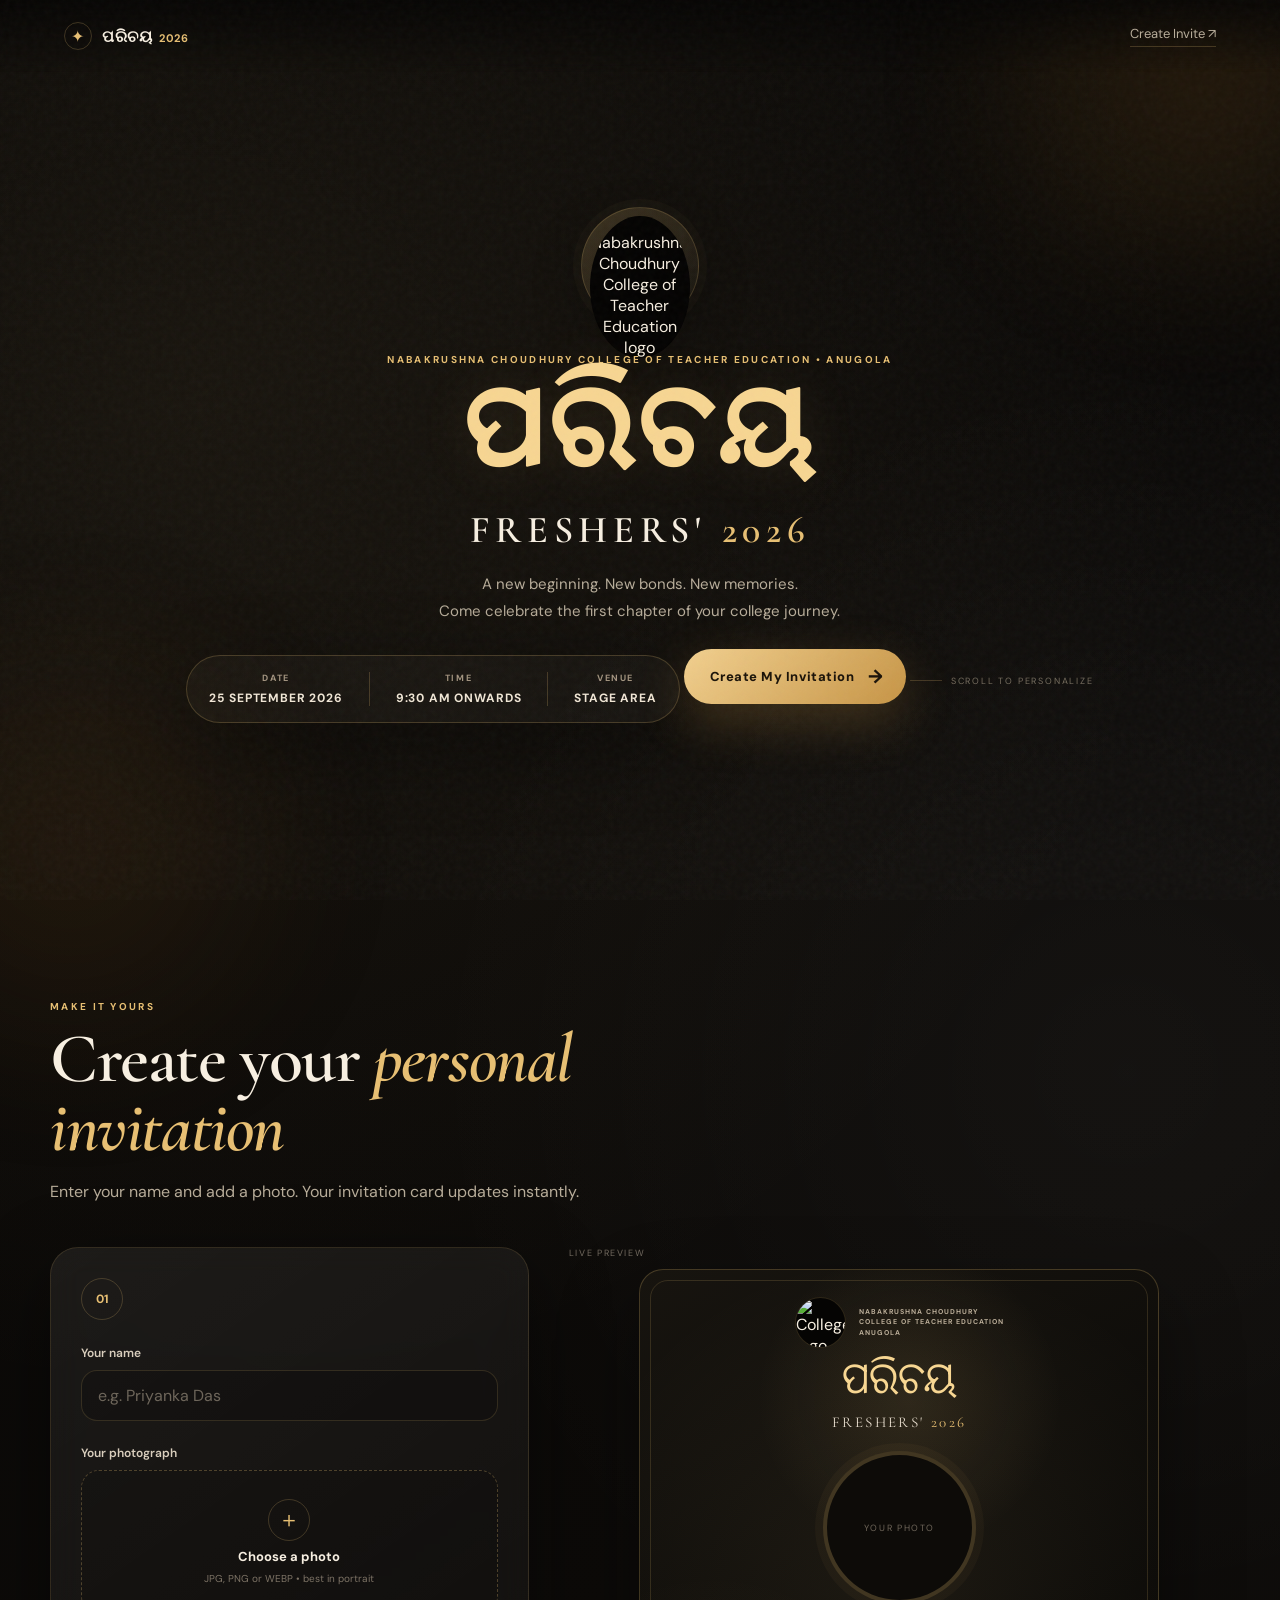
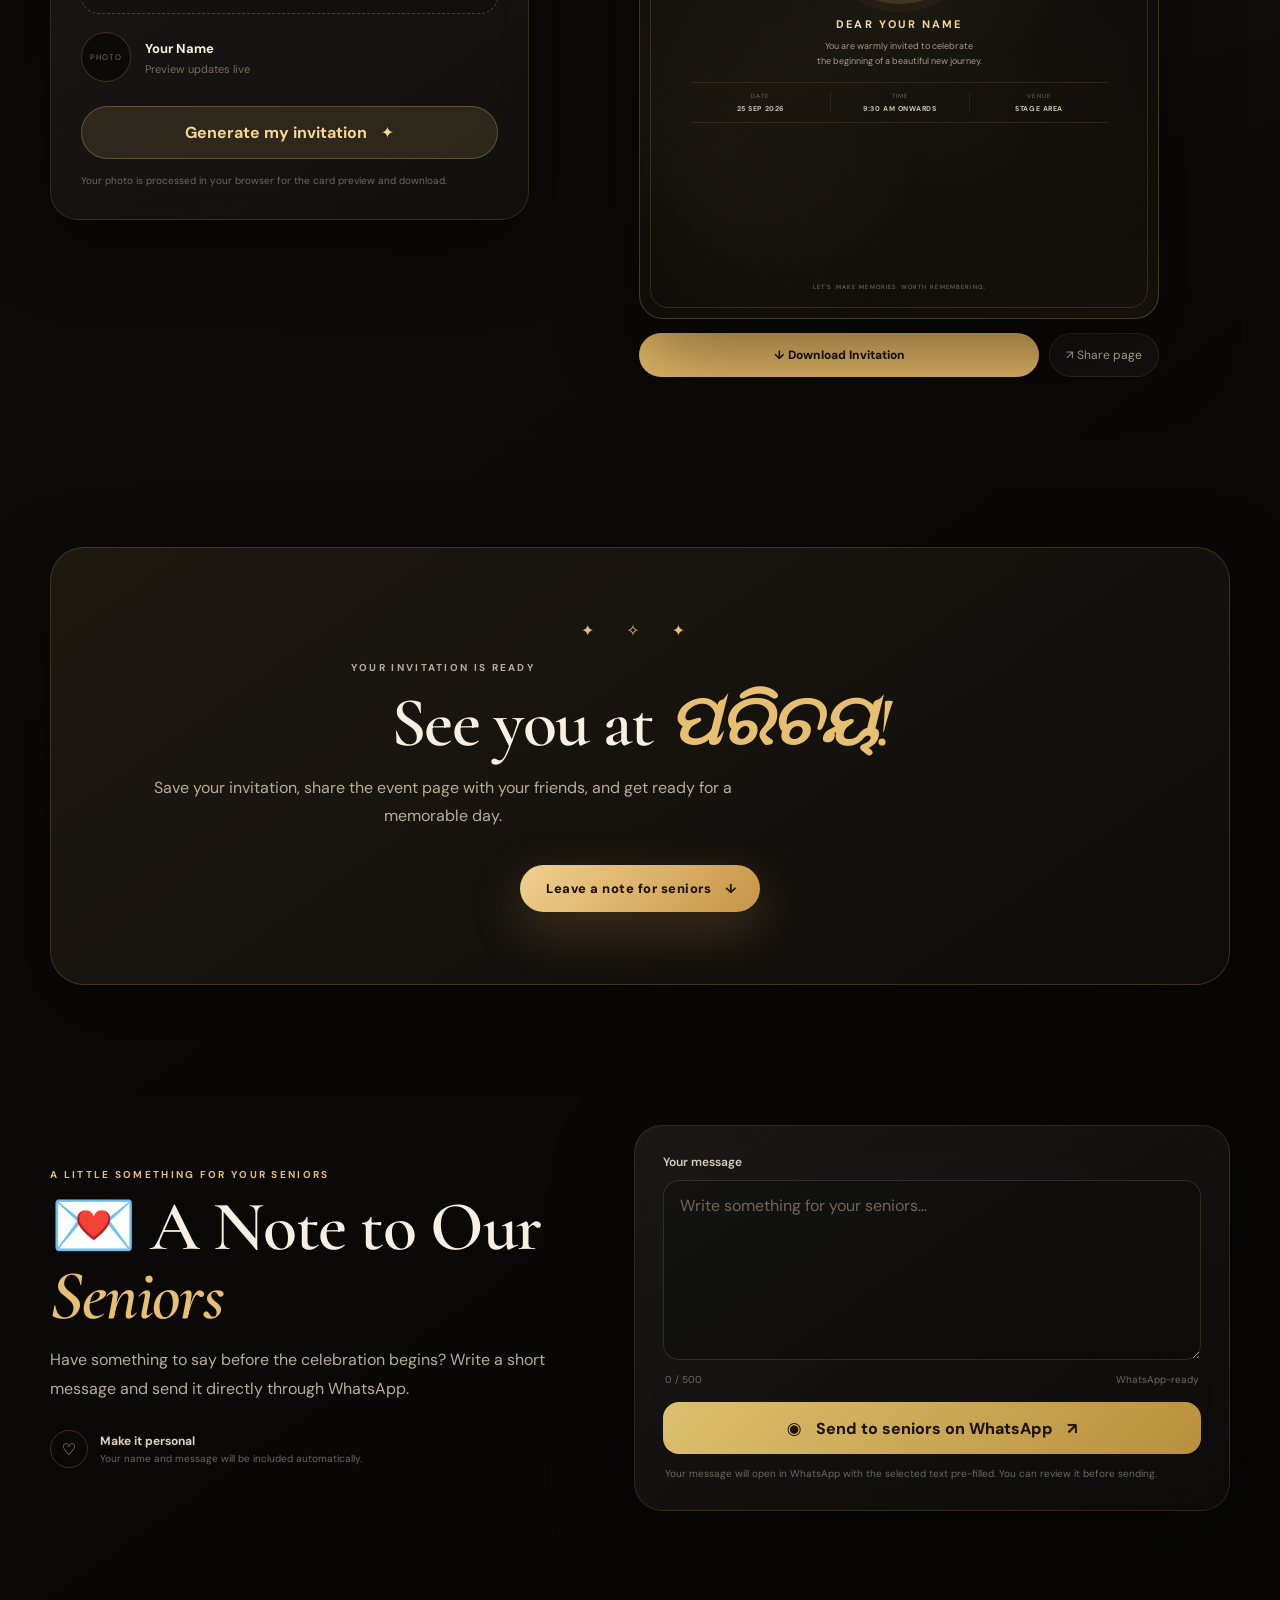
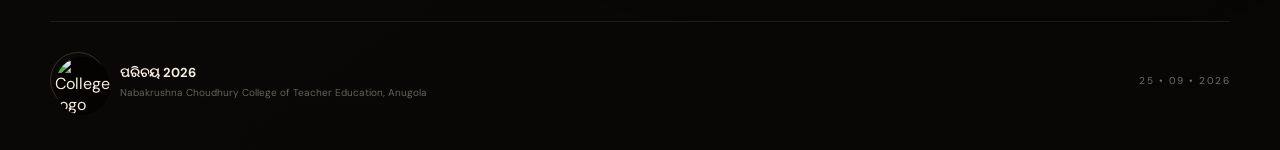
==== index.html @ 86b76772 "Add files via upload" ====
<!DOCTYPE html>
<html lang="en">
<head>
  <meta charset="UTF-8" />
  <meta name="viewport" content="width=device-width, initial-scale=1.0, viewport-fit=cover" />
  <meta name="theme-color" content="#0a0907" />
  <meta name="description" content="Parichaya 2026 — Freshers celebration at Nabakrushna Choudhury College of Teacher Education, Anugola." />
  <title>ପରିଚୟ 2026 | Freshers' 2026</title>

  <!-- Elegant display fonts -->
  <link rel="preconnect" href="https://fonts.googleapis.com">
  <link rel="preconnect" href="https://fonts.gstatic.com" crossorigin>
  <link href="https://fonts.googleapis.com/css2?family=Cormorant+Garamond:wght@500;600;700&family=DM+Sans:wght@400;500;600;700&family=Noto+Serif+Oriya:wght@500;600;700&display=swap" rel="stylesheet">

  <!-- Used only in the browser to export the invitation card as PNG -->
  <script src="https://cdn.jsdelivr.net/npm/html2canvas@1.4.1/dist/html2canvas.min.js"></script>

  <link rel="stylesheet" href="style.css" />
</head>
<body>
  <div class="bg-orb orb-1"></div>
  <div class="bg-orb orb-2"></div>
  <div class="grain"></div>

  <header class="topbar">
    <a class="brand" href="#top" aria-label="Parichaya 2026 home">
      <span class="brand-mark">✦</span>
      <span>ପରିଚୟ <small>2026</small></span>
    </a>
    <a class="topbar-link" href="#create">Create Invite <span>↗</span></a>
  </header>

  <main id="top">
    <!-- HERO -->
    <section class="hero section">
      <div class="hero-inner">
        <div class="logo-shell reveal">
          <img src="assets/college-logo.png" alt="Nabakrushna Choudhury College of Teacher Education logo" />
        </div>

        <p class="eyebrow reveal delay-1">NABAKRUSHNA CHOUDHURY COLLEGE OF TEACHER EDUCATION • ANUGOLA</p>

        <h1 class="hero-title reveal delay-2">
          <span class="odia-title">ପରିଚୟ</span>
          <span class="hero-year">FRESHERS' <em>2026</em></span>
        </h1>

        <p class="hero-copy reveal delay-3">
          A new beginning. New bonds. New memories.
          <br />
          Come celebrate the first chapter of your college journey.
        </p>

        <div class="event-meta reveal delay-4">
          <div>
            <span>DATE</span>
            <strong>25 SEPTEMBER 2026</strong>
          </div>
          <div class="meta-divider"></div>
          <div>
            <span>TIME</span>
            <strong>9:30 AM ONWARDS</strong>
          </div>
          <div class="meta-divider"></div>
          <div>
            <span>VENUE</span>
            <strong>STAGE AREA</strong>
          </div>
        </div>

        <a class="primary-btn reveal delay-5" href="#create">
          <span>Create My Invitation</span>
          <span class="btn-arrow">→</span>
        </a>

        <div class="scroll-hint">
          <span class="line"></span>
          <span>SCROLL TO PERSONALIZE</span>
        </div>
      </div>
    </section>

    <!-- CREATE -->
    <section id="create" class="section create-section">
      <div class="section-heading reveal">
        <p class="eyebrow">MAKE IT YOURS</p>
        <h2>Create your <span>personal invitation</span></h2>
        <p>Enter your name and add a photo. Your invitation card updates instantly.</p>
      </div>

      <div class="creator-grid">
        <div class="glass-card form-card reveal">
          <div class="step-badge">01</div>

          <label for="studentName">Your name</label>
          <input id="studentName" class="text-input" type="text" maxlength="36"
                 placeholder="e.g. Priyanka Das" autocomplete="name" />

          <label for="photoInput">Your photograph</label>
          <label class="upload-box" for="photoInput">
            <input id="photoInput" type="file" accept="image/*" />
            <span class="upload-icon">＋</span>
            <strong>Choose a photo</strong>
            <small>JPG, PNG or WEBP • best in portrait</small>
          </label>

          <div class="mini-preview-row">
            <div class="mini-avatar" id="miniAvatar">
              <span>PHOTO</span>
            </div>
            <div>
              <strong id="miniName">Your Name</strong>
              <p>Preview updates live</p>
            </div>
          </div>

          <button id="generateBtn" class="secondary-btn" type="button">
            <span>Generate my invitation</span>
            <span>✦</span>
          </button>

          <p class="privacy-note">Your photo is processed in your browser for the card preview and download.</p>
        </div>

        <!-- Live preview -->
        <div class="preview-wrap reveal delay-1">
          <div class="preview-label">LIVE PREVIEW</div>
          <div id="invitationCard" class="invitation-card">
            <div class="card-glow"></div>
            <div class="card-border"></div>

            <div class="card-header">
              <img src="assets/college-logo.png" alt="College logo" class="card-logo" />
              <div class="card-college">
                <div>NABAKRUSHNA CHOUDHURY</div>
                <div>COLLEGE OF TEACHER EDUCATION</div>
                <div>ANUGOLA</div>
              </div>
            </div>

            <div class="card-event">
              <div class="card-odia">ପରିଚୟ</div>
              <div class="card-freshers">FRESHERS' <span>2026</span></div>
            </div>

            <div class="card-photo-frame">
              <img id="cardPhoto" src="" alt="Student photo" />
              <div id="photoPlaceholder" class="photo-placeholder">YOUR PHOTO</div>
            </div>

            <div class="card-greeting">DEAR <span id="cardName">YOUR NAME</span></div>

            <p class="card-invite-copy">
              You are warmly invited to celebrate<br />
              the beginning of a beautiful new journey.
            </p>

            <div class="card-details">
              <div><span>DATE</span><strong>25 SEP 2026</strong></div>
              <div><span>TIME</span><strong>9:30 AM ONWARDS</strong></div>
              <div><span>VENUE</span><strong>STAGE AREA</strong></div>
            </div>

            <div class="card-footer">
              <span>LET'S MAKE MEMORIES WORTH REMEMBERING.</span>
            </div>
          </div>

          <div class="preview-actions">
            <button id="downloadBtn" class="download-btn" type="button">↓ Download Invitation</button>
            <button id="shareBtn" class="ghost-btn" type="button">↗ Share page</button>
          </div>
        </div>
      </div>
    </section>

    <!-- READY -->
    <section class="section ready-section">
      <div class="ready-card reveal">
        <div class="ready-sparkles">✦ ✧ ✦</div>
        <p class="eyebrow">YOUR INVITATION IS READY</p>
        <h2>See you at <span>ପରିଚୟ!</span></h2>
        <p>Save your invitation, share the event page with your friends, and get ready for a memorable day.</p>
        <a class="primary-btn compact" href="#note">
          <span>Leave a note for seniors</span>
          <span>↓</span>
        </a>
      </div>
    </section>

    <!-- MESSAGE TO SENIORS -->
    <section id="note" class="section note-section">
      <div class="note-grid">
        <div class="note-intro reveal">
          <p class="eyebrow">A LITTLE SOMETHING FOR YOUR SENIORS</p>
          <h2>💌 A Note to Our <span>Seniors</span></h2>
          <p>
            Have something to say before the celebration begins?
            Write a short message and send it directly through WhatsApp.
          </p>

          <div class="note-hint">
            <span>♡</span>
            <div>
              <strong>Make it personal</strong>
              <small>Your name and message will be included automatically.</small>
            </div>
          </div>
        </div>

        <div class="glass-card message-card reveal delay-1">
          <label for="seniorMessage">Your message</label>
          <textarea id="seniorMessage" maxlength="500"
            placeholder="Write something for your seniors…"></textarea>

          <div class="message-bottom">
            <span id="charCount">0 / 500</span>
            <span>WhatsApp-ready</span>
          </div>

          <button id="sendWhatsAppBtn" class="whatsapp-btn" type="button">
            <span class="wa-icon">◉</span>
            <span>Send to seniors on WhatsApp</span>
            <span>↗</span>
          </button>

          <p class="wa-note">
            Your message will open in WhatsApp with the selected text pre-filled.
            You can review it before sending.
          </p>
        </div>
      </div>
    </section>

    <!-- FOOTER -->
    <footer class="footer">
      <div class="footer-logo">
        <img src="assets/college-logo.png" alt="College logo" />
      </div>
      <div>
        <strong>ପରିଚୟ 2026</strong>
        <p>Nabakrushna Choudhury College of Teacher Education, Anugola</p>
      </div>
      <div class="footer-right">25 • 09 • 2026</div>
    </footer>
  </main>

  <!-- Toast -->
  <div id="toast" class="toast" role="status" aria-live="polite"></div>

  <!-- Confetti canvas -->
  <canvas id="confettiCanvas" class="confetti-canvas"></canvas>

  <script src="script.js"></script>
</body>
</html>
---- style.css ----
:root {
  --bg: #080706;
  --bg-2: #11100d;
  --gold: #e7bf73;
  --gold-bright: #f7d692;
  --cream: #f7efe1;
  --muted: #b8ad9a;
  --line: rgba(231, 191, 115, 0.22);
  --glass: rgba(255, 255, 255, 0.055);
  --glass-strong: rgba(255, 255, 255, 0.08);
  --shadow: 0 25px 80px rgba(0, 0, 0, 0.44);
  --radius: 28px;
}

* { box-sizing: border-box; }

html { scroll-behavior: smooth; }

body {
  margin: 0;
  background:
    radial-gradient(circle at 15% 12%, rgba(231, 191, 115, 0.07), transparent 32%),
    radial-gradient(circle at 88% 32%, rgba(255, 255, 255, 0.035), transparent 28%),
    linear-gradient(145deg, var(--bg), #0d0b09 48%, #070605);
  color: var(--cream);
  font-family: "DM Sans", system-ui, sans-serif;
  overflow-x: hidden;
}

a { color: inherit; text-decoration: none; }

button, input, textarea { font: inherit; }

button { cursor: pointer; }

::selection {
  background: rgba(231, 191, 115, 0.26);
  color: #fff7e9;
}

.grain {
  position: fixed;
  inset: 0;
  pointer-events: none;
  opacity: 0.06;
  z-index: 50;
  background-image: url("data:image/svg+xml,%3Csvg viewBox='0 0 180 180' xmlns='http://www.w3.org/2000/svg'%3E%3Cfilter id='n'%3E%3CfeTurbulence type='fractalNoise' baseFrequency='.85' numOctaves='4' stitchTiles='stitch'/%3E%3C/filter%3E%3Crect width='100%25' height='100%25' filter='url(%23n)' opacity='.6'/%3E%3C/svg%3E");
}

.bg-orb {
  position: fixed;
  width: 340px;
  height: 340px;
  border-radius: 50%;
  filter: blur(90px);
  opacity: 0.16;
  pointer-events: none;
  z-index: -1;
}
.orb-1 { top: -100px; right: -90px; background: #a56e20; }
.orb-2 { bottom: -120px; left: -100px; background: #6c4116; }

.topbar {
  position: fixed;
  z-index: 40;
  top: 0;
  left: 0;
  width: 100%;
  display: flex;
  align-items: center;
  justify-content: space-between;
  padding: 22px clamp(20px, 5vw, 72px);
  background: linear-gradient(to bottom, rgba(6,5,4,0.85), rgba(6,5,4,0));
  backdrop-filter: blur(4px);
}

.brand {
  display: inline-flex;
  align-items: center;
  gap: 10px;
  font-size: 16px;
  font-weight: 700;
  letter-spacing: 0.04em;
}
.brand small {
  color: var(--gold);
  font-size: 11px;
  margin-left: 2px;
}
.brand-mark {
  display: grid;
  place-items: center;
  width: 28px;
  height: 28px;
  border: 1px solid var(--line);
  border-radius: 50%;
  color: var(--gold);
}
.topbar-link {
  font-size: 13px;
  color: var(--muted);
  border-bottom: 1px solid var(--line);
  padding-bottom: 4px;
}

.section {
  width: min(1180px, calc(100% - 36px));
  margin: 0 auto;
}

.hero {
  min-height: 100vh;
  display: grid;
  place-items: center;
  padding-top: 110px;
  padding-bottom: 50px;
}
.hero-inner { text-align: center; }

.logo-shell {
  width: 118px;
  height: 118px;
  margin: 0 auto 28px;
  border-radius: 50%;
  padding: 8px;
  background: linear-gradient(145deg, rgba(231,191,115,0.20), rgba(255,255,255,0.02));
  border: 1px solid rgba(231,191,115,0.18);
  box-shadow: 0 0 0 8px rgba(231,191,115,0.025), 0 20px 50px rgba(0,0,0,0.3);
}
.logo-shell img {
  width: 100%;
  height: 100%;
  border-radius: 50%;
  object-fit: contain;
  background: #040302;
}

.eyebrow {
  margin: 0;
  color: var(--gold);
  font-size: 10px;
  letter-spacing: 0.23em;
  font-weight: 700;
  text-transform: uppercase;
}

.hero-title { margin: 18px 0 18px; }
.odia-title {
  display: block;
  font-family: "Noto Serif Oriya", serif;
  font-size: clamp(56px, 10vw, 118px);
  line-height: 0.98;
  letter-spacing: 0.02em;
  color: var(--gold-bright);
  text-shadow: 0 0 55px rgba(231,191,115,0.12);
}
.hero-year {
  display: block;
  margin-top: 8px;
  font-family: "Cormorant Garamond", Georgia, serif;
  font-size: clamp(20px, 3.2vw, 38px);
  font-weight: 600;
  letter-spacing: 0.15em;
  color: var(--cream);
}
.hero-year em {
  color: var(--gold);
  font-style: normal;
}

.hero-copy {
  max-width: 700px;
  margin: 0 auto;
  color: var(--muted);
  font-size: 15px;
  line-height: 1.8;
}

.event-meta {
  display: inline-flex;
  align-items: stretch;
  justify-content: center;
  gap: 26px;
  margin: 30px auto;
  padding: 16px 22px;
  border: 1px solid var(--line);
  border-radius: 999px;
  background: rgba(255,255,255,0.025);
  box-shadow: var(--shadow);
}
.event-meta > div:not(.meta-divider) {
  display: flex;
  flex-direction: column;
  gap: 6px;
}
.event-meta span {
  color: #a49580;
  font-size: 9px;
  letter-spacing: 0.18em;
  font-weight: 700;
}
.event-meta strong {
  font-size: 12px;
  color: #f1e7d6;
  letter-spacing: 0.07em;
}
.meta-divider {
  width: 1px;
  background: var(--line);
}

.primary-btn,
.secondary-btn,
.download-btn,
.ghost-btn,
.whatsapp-btn {
  border: 0;
  border-radius: 999px;
  display: inline-flex;
  align-items: center;
  justify-content: center;
  gap: 14px;
  transition: transform .2s ease, box-shadow .2s ease, background .2s ease;
}
.primary-btn {
  padding: 15px 22px 15px 26px;
  color: #1a1208;
  background: linear-gradient(135deg, #f2d08f, #c69445);
  box-shadow: 0 18px 50px rgba(198,148,69,0.25);
  font-size: 13px;
  font-weight: 800;
  letter-spacing: 0.04em;
}
.primary-btn:hover,
.secondary-btn:hover,
.download-btn:hover,
.whatsapp-btn:hover {
  transform: translateY(-2px);
  box-shadow: 0 18px 55px rgba(198,148,69,0.2);
}
.primary-btn.compact { margin-top: 18px; }

.btn-arrow { font-size: 19px; }

.scroll-hint {
  margin-top: 36px;
  color: #756c5e;
  display: inline-flex;
  align-items: center;
  gap: 9px;
  font-size: 9px;
  letter-spacing: .2em;
}
.scroll-hint .line {
  width: 32px;
  height: 1px;
  background: var(--line);
}

.create-section { padding: 100px 0; }

.section-heading { max-width: 700px; margin-bottom: 40px; }
.section-heading h2,
.note-intro h2,
.ready-card h2 {
  margin: 12px 0;
  font-family: "Cormorant Garamond", serif;
  font-size: clamp(44px, 6vw, 70px);
  line-height: .98;
  font-weight: 600;
  letter-spacing: -.02em;
}
.section-heading h2 span,
.note-intro h2 span,
.ready-card h2 span {
  color: var(--gold);
  font-style: italic;
}
.section-heading > p:last-child,
.note-intro > p:not(.eyebrow),
.ready-card > p {
  color: var(--muted);
  line-height: 1.8;
  max-width: 640px;
}

.creator-grid {
  display: grid;
  grid-template-columns: .84fr 1.16fr;
  gap: 40px;
  align-items: start;
}

.glass-card {
  border: 1px solid rgba(231,191,115,0.14);
  background: linear-gradient(145deg, rgba(255,255,255,0.065), rgba(255,255,255,0.025));
  backdrop-filter: blur(16px);
  border-radius: var(--radius);
  box-shadow: var(--shadow);
}

.form-card {
  position: sticky;
  top: 90px;
  padding: 30px;
}

.step-badge {
  width: 42px;
  height: 42px;
  display: grid;
  place-items: center;
  border: 1px solid var(--line);
  color: var(--gold);
  border-radius: 50%;
  font-size: 12px;
  font-weight: 700;
  margin-bottom: 25px;
}
.form-card label:not(.upload-box) {
  display: block;
  margin: 0 0 9px;
  color: #d9cebd;
  font-size: 12px;
  font-weight: 600;
}
.text-input,
.message-card textarea {
  width: 100%;
  border: 1px solid rgba(231,191,115,0.16);
  background: rgba(0,0,0,0.18);
  color: var(--cream);
  outline: none;
  border-radius: 16px;
  padding: 14px 16px;
  transition: border .2s ease, box-shadow .2s ease;
}
.text-input:focus,
.message-card textarea:focus {
  border-color: rgba(231,191,115,0.48);
  box-shadow: 0 0 0 4px rgba(231,191,115,0.055);
}
.text-input { margin-bottom: 24px; }
.text-input::placeholder,
.message-card textarea::placeholder { color: #6e665b; }

.upload-box {
  min-height: 144px;
  border: 1px dashed rgba(231,191,115,0.28);
  background: rgba(0,0,0,0.12);
  border-radius: 18px;
  display: flex;
  flex-direction: column;
  align-items: center;
  justify-content: center;
  gap: 7px;
  text-align: center;
  padding: 16px;
  transition: border .2s ease, background .2s ease;
}
.upload-box:hover {
  border-color: rgba(231,191,115,0.6);
  background: rgba(231,191,115,0.04);
}
.upload-box input { display: none; }
.upload-icon {
  width: 42px;
  height: 42px;
  display: grid;
  place-items: center;
  border-radius: 50%;
  border: 1px solid var(--line);
  color: var(--gold);
  font-size: 22px;
}
.upload-box strong { font-size: 13px; }
.upload-box small { color: #7e7466; font-size: 10px; }

.mini-preview-row {
  display: flex;
  align-items: center;
  gap: 14px;
  margin: 18px 0 24px;
}
.mini-avatar {
  width: 50px;
  height: 50px;
  border-radius: 50%;
  border: 1px solid var(--line);
  overflow: hidden;
  flex: 0 0 auto;
  display: grid;
  place-items: center;
  font-size: 8px;
  letter-spacing: .12em;
  color: #766d61;
  background: #0b0a08;
}
.mini-avatar img { width:100%;height:100%;object-fit:cover; }
.mini-preview-row strong { font-size: 13px; }
.mini-preview-row p { margin: 4px 0 0; color: #756d62; font-size: 11px; }

.secondary-btn {
  width: 100%;
  padding: 15px 18px;
  background: rgba(231,191,115,0.12);
  border: 1px solid rgba(231,191,115,0.28);
  color: var(--gold-bright);
  font-weight: 700;
}
.privacy-note {
  margin: 14px 0 0;
  color: #6f675c;
  font-size: 10px;
  line-height: 1.6;
}

.preview-wrap {
  min-width: 0;
  display: flex;
  flex-direction: column;
  align-items: center;
}
.preview-label {
  align-self: flex-start;
  color: #736b60;
  font-size: 9px;
  letter-spacing: .18em;
  margin-bottom: 10px;
}

.invitation-card {
  position: relative;
  width: min(100%, 520px);
  aspect-ratio: 4 / 5;
  border-radius: 24px;
  overflow: hidden;
  background:
    radial-gradient(circle at 52% 20%, rgba(231,191,115,0.11), transparent 26%),
    radial-gradient(circle at 14% 78%, rgba(231,191,115,0.05), transparent 30%),
    linear-gradient(155deg, #17140f, #0a0907 62%, #15110b);
  border: 1px solid rgba(231,191,115,0.24);
  box-shadow: 0 35px 80px rgba(0,0,0,0.46);
  padding: 27px;
  display: flex;
  flex-direction: column;
  align-items: center;
}
.card-glow {
  position:absolute;
  inset: -30%;
  background: radial-gradient(circle, rgba(247,214,146,0.07), transparent 52%);
  pointer-events:none;
}
.card-border {
  position:absolute;
  inset: 10px;
  border: 1px solid rgba(231,191,115,0.16);
  border-radius: 18px;
  pointer-events:none;
}
.card-header {
  position: relative;
  z-index: 1;
  width: 100%;
  display: flex;
  align-items: center;
  justify-content: center;
  gap: 13px;
  text-align: left;
}
.card-logo {
  width: 51px;
  height: 51px;
  border-radius: 50%;
  object-fit: contain;
  background: #050403;
  border: 1px solid rgba(231,191,115,.18);
  flex: 0 0 auto;
}
.card-college {
  font-size: 7px;
  line-height: 1.5;
  letter-spacing: .14em;
  color: #bbae99;
  font-weight: 700;
}
.card-event {
  position: relative;
  z-index:1;
  text-align:center;
  margin-top: 14px;
}
.card-odia {
  font-family: "Noto Serif Oriya", serif;
  font-size: clamp(25px, 4.1vw, 43px);
  color: var(--gold-bright);
  line-height: 1.05;
}
.card-freshers {
  margin-top: 6px;
  font-family: "Cormorant Garamond", serif;
  font-size: 15px;
  color: #e6dccd;
  letter-spacing: .16em;
}
.card-freshers span { color: var(--gold); }

.card-photo-frame {
  position: relative;
  z-index: 1;
  width: 33%;
  max-width: 160px;
  aspect-ratio: 1;
  border-radius: 50%;
  margin: 20px 0 13px;
  border: 4px solid rgba(231,191,115,0.24);
  box-shadow: 0 0 0 8px rgba(231,191,115,0.035);
  overflow: hidden;
  background: #0d0b08;
}
.card-photo-frame img {
  display:none;
  width:100%;
  height:100%;
  object-fit:cover;
}
.photo-placeholder {
  width:100%;
  height:100%;
  display:grid;
  place-items:center;
  color:#70675b;
  font-size:9px;
  letter-spacing:.18em;
}

.card-greeting {
  position: relative;
  z-index:1;
  color:#e8ddcc;
  font-size:11px;
  letter-spacing:.19em;
  font-weight:700;
  text-align:center;
}
.card-greeting span { color: var(--gold-bright); }

.card-invite-copy {
  position: relative;
  z-index:1;
  margin: 8px 0 12px;
  color: #a59a8a;
  font-size: 9px;
  line-height: 1.6;
  text-align: center;
}

.card-details {
  position: relative;
  z-index:1;
  width: 90%;
  display:grid;
  grid-template-columns: repeat(3,1fr);
  border-top:1px solid rgba(231,191,115,0.12);
  border-bottom:1px solid rgba(231,191,115,0.12);
  padding: 9px 0;
  margin-top: 2px;
}
.card-details div {
  display:flex;
  flex-direction:column;
  align-items:center;
  gap:4px;
}
.card-details div + div { border-left:1px solid rgba(231,191,115,0.09); }
.card-details span {
  font-size: 6px;
  letter-spacing: .18em;
  color: #71695d;
}
.card-details strong {
  font-size: 7px;
  letter-spacing:.08em;
  color:#d2c6b5;
}
.card-footer {
  position: relative;
  z-index:1;
  margin-top: auto;
  padding-top: 11px;
  color:#807769;
  font-size: 6px;
  letter-spacing:.19em;
  text-align:center;
}

.preview-actions {
  width: min(100%, 520px);
  display:flex;
  gap:10px;
  margin-top: 14px;
}
.download-btn {
  flex:1;
  padding:13px 16px;
  background: #e3b866;
  color:#1c1309;
  font-size:12px;
  font-weight:800;
}
.ghost-btn {
  padding:13px 16px;
  background: rgba(255,255,255,0.04);
  color:#c5b9a7;
  border:1px solid rgba(255,255,255,0.09);
  font-size:12px;
}

.ready-section { padding: 70px 0 110px; }
.ready-card {
  border: 1px solid rgba(231,191,115,0.18);
  background: linear-gradient(145deg, rgba(231,191,115,0.08), rgba(255,255,255,0.025));
  border-radius: 34px;
  padding: clamp(32px, 7vw, 72px);
  text-align:center;
  box-shadow: var(--shadow);
}
.ready-sparkles { color: var(--gold); letter-spacing: 14px; margin-bottom: 18px; }

.note-section { padding: 30px 0 110px; }
.note-grid {
  display:grid;
  grid-template-columns: .95fr 1.05fr;
  gap: 44px;
  align-items:center;
}
.note-intro { padding-right: 30px; }

.note-hint {
  display:flex;
  align-items:center;
  gap:12px;
  margin-top:26px;
  color:#aaa08f;
}
.note-hint > span {
  width:38px;height:38px;border:1px solid var(--line);border-radius:50%;
  display:grid;place-items:center;color:var(--gold);
}
.note-hint strong { display:block;font-size:12px;color:#ddd2c0; }
.note-hint small { display:block;color:#6e665a;font-size:10px;margin-top:3px; }

.message-card { padding: 28px; }
.message-card label {
  display:block;
  margin-bottom:10px;
  font-size:12px;
  font-weight:600;
  color:#d9cebd;
}
.message-card textarea {
  min-height: 180px;
  resize: vertical;
}
.message-bottom {
  display:flex;
  justify-content:space-between;
  margin:8px 2px 16px;
  color:#6f675b;
  font-size:10px;
}
.whatsapp-btn {
  width:100%;
  padding:15px 18px;
  background: linear-gradient(135deg, #dcc06f, #b98f3d);
  color:#1b140a;
  font-weight:800;
  border-radius:16px;
}
.wa-icon { font-size:17px; }
.wa-note { margin:12px 2px 0; color:#6f675b; font-size:10px; line-height:1.6; }

.footer {
  width: min(1180px, calc(100% - 36px));
  margin: 0 auto;
  padding: 30px 0 42px;
  border-top: 1px solid rgba(231,191,115,0.11);
  display:grid;
  grid-template-columns: 56px 1fr auto;
  gap:14px;
  align-items:center;
}
.footer-logo {
  width:56px;height:56px;border-radius:50%;padding:4px;
  border:1px solid var(--line);
}
.footer-logo img {width:100%;height:100%;object-fit:contain;border-radius:50%;background:#040302;}
.footer strong { font-size:13px; }
.footer p { margin:3px 0 0; color:#696156; font-size:10px; line-height:1.5; }
.footer-right { color:#766d60;font-size:10px;letter-spacing:.15em; }

.toast {
  position: fixed;
  left: 50%;
  bottom: 24px;
  transform: translate(-50%, 20px);
  z-index: 70;
  padding: 12px 16px;
  border: 1px solid rgba(231,191,115,.22);
  border-radius: 999px;
  background: rgba(20,17,13,.92);
  color: #f2e7d5;
  box-shadow: 0 20px 40px rgba(0,0,0,.35);
  opacity:0;
  pointer-events:none;
  transition: .25s ease;
  font-size:11px;
}
.toast.show { opacity:1; transform: translate(-50%, 0); }

.confetti-canvas {
  position: fixed;
  inset: 0;
  width:100%;
  height:100%;
  z-index: 60;
  pointer-events:none;
}

.reveal {
  animation: rise .9s cubic-bezier(.2,.75,.3,1) both;
}
.delay-1 { animation-delay: .1s; }
.delay-2 { animation-delay: .18s; }
.delay-3 { animation-delay: .28s; }
.delay-4 { animation-delay: .38s; }
.delay-5 { animation-delay: .48s; }

@keyframes rise {
  from { opacity:0; transform:translateY(14px); }
  to { opacity:1; transform:translateY(0); }
}

@media (max-width: 980px) {
  .creator-grid, .note-grid {
    grid-template-columns: 1fr;
  }
  .form-card { position: relative; top:auto; }
  .note-intro { padding-right:0; }
  .preview-wrap { order: -1; }
}

@media (max-width: 720px) {
  .topbar { padding: 16px 18px; }
  .topbar-link { display:none; }

  .hero { padding-top: 92px; }
  .logo-shell { width: 92px; height: 92px; margin-bottom: 20px; }
  .eyebrow { font-size: 8px; letter-spacing: .16em; }

  .event-meta {
    width: 100%;
    border-radius: 22px;
    display:grid;
    grid-template-columns:1fr 1px 1fr;
    grid-template-areas:
      "a d b"
      "c d c";
    gap: 10px 14px;
  }
  .event-meta > div:nth-child(1) { grid-area:a; }
  .event-meta > div:nth-child(2) { grid-area:d; }
  .event-meta > div:nth-child(3) { grid-area:b; }
  .event-meta > div:nth-child(4) { grid-area:c; }
  .event-meta > div:last-child strong { text-align:center; }

  .create-section, .note-section { padding-top: 80px; }
  .form-card, .message-card { padding: 22px; }

  .invitation-card {
    width:100%;
    padding: 22px;
    border-radius:20px;
  }
  .card-photo-frame { width: 34%; }
  .card-details { width:100%; }
  .card-college { font-size:6px; }
  .preview-actions { flex-direction:column; }

  .footer {
    grid-template-columns: 46px 1fr;
  }
  .footer-logo { width:46px;height:46px; }
  .footer-right { grid-column: 2; }
}

@media (max-width: 430px) {
  .section { width: min(100% - 24px, 1180px); }
  .event-meta { gap: 8px 9px; padding: 13px 12px; }
  .event-meta strong { font-size:10px; }
  .invitation-card { padding:18px; }
  .card-photo-frame { margin:14px 0 11px; }
  .card-invite-copy { font-size:8px; }
  .card-details strong { font-size:6px; }
}
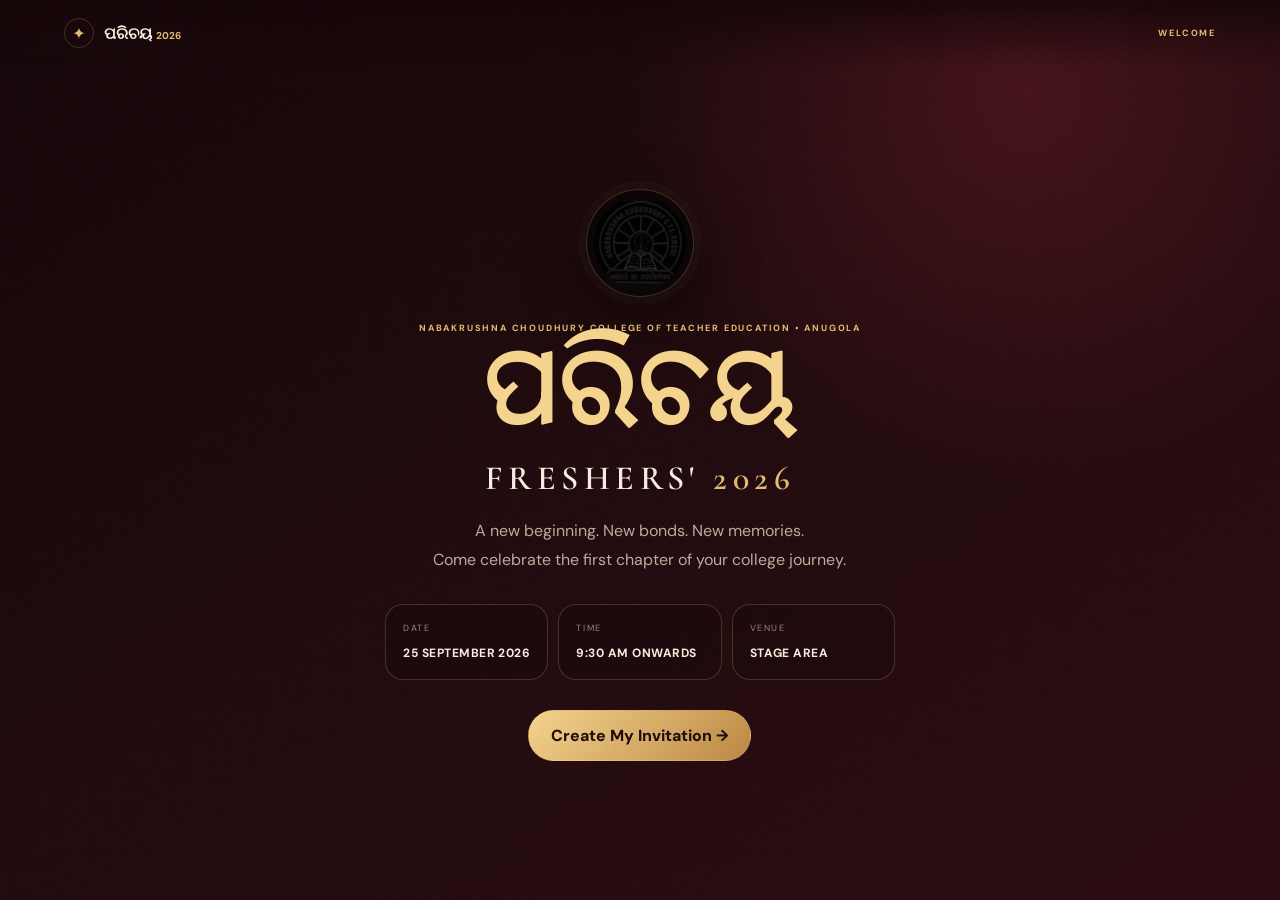
==== commit 90cf6af5: "Add files via upload" ====
--- a/index.html
+++ b/index.html
@@ -1,256 +1,7 @@
-<!DOCTYPE html>
-<html lang="en">
-<head>
-  <meta charset="UTF-8" />
-  <meta name="viewport" content="width=device-width, initial-scale=1.0, viewport-fit=cover" />
-  <meta name="theme-color" content="#0a0907" />
-  <meta name="description" content="Parichaya 2026 — Freshers celebration at Nabakrushna Choudhury College of Teacher Education, Anugola." />
-  <title>ପରିଚୟ 2026 | Freshers' 2026</title>
-
-  <!-- Elegant display fonts -->
-  <link rel="preconnect" href="https://fonts.googleapis.com">
-  <link rel="preconnect" href="https://fonts.gstatic.com" crossorigin>
-  <link href="https://fonts.googleapis.com/css2?family=Cormorant+Garamond:wght@500;600;700&family=DM+Sans:wght@400;500;600;700&family=Noto+Serif+Oriya:wght@500;600;700&display=swap" rel="stylesheet">
-
-  <!-- Used only in the browser to export the invitation card as PNG -->
-  <script src="https://cdn.jsdelivr.net/npm/html2canvas@1.4.1/dist/html2canvas.min.js"></script>
-
-  <link rel="stylesheet" href="style.css" />
-</head>
-<body>
-  <div class="bg-orb orb-1"></div>
-  <div class="bg-orb orb-2"></div>
-  <div class="grain"></div>
-
-  <header class="topbar">
-    <a class="brand" href="#top" aria-label="Parichaya 2026 home">
-      <span class="brand-mark">✦</span>
-      <span>ପରିଚୟ <small>2026</small></span>
-    </a>
-    <a class="topbar-link" href="#create">Create Invite <span>↗</span></a>
-  </header>
-
-  <main id="top">
-    <!-- HERO -->
-    <section class="hero section">
-      <div class="hero-inner">
-        <div class="logo-shell reveal">
-          <img src="assets/college-logo.png" alt="Nabakrushna Choudhury College of Teacher Education logo" />
-        </div>
-
-        <p class="eyebrow reveal delay-1">NABAKRUSHNA CHOUDHURY COLLEGE OF TEACHER EDUCATION • ANUGOLA</p>
-
-        <h1 class="hero-title reveal delay-2">
-          <span class="odia-title">ପରିଚୟ</span>
-          <span class="hero-year">FRESHERS' <em>2026</em></span>
-        </h1>
-
-        <p class="hero-copy reveal delay-3">
-          A new beginning. New bonds. New memories.
-          <br />
-          Come celebrate the first chapter of your college journey.
-        </p>
-
-        <div class="event-meta reveal delay-4">
-          <div>
-            <span>DATE</span>
-            <strong>25 SEPTEMBER 2026</strong>
-          </div>
-          <div class="meta-divider"></div>
-          <div>
-            <span>TIME</span>
-            <strong>9:30 AM ONWARDS</strong>
-          </div>
-          <div class="meta-divider"></div>
-          <div>
-            <span>VENUE</span>
-            <strong>STAGE AREA</strong>
-          </div>
-        </div>
-
-        <a class="primary-btn reveal delay-5" href="#create">
-          <span>Create My Invitation</span>
-          <span class="btn-arrow">→</span>
-        </a>
-
-        <div class="scroll-hint">
-          <span class="line"></span>
-          <span>SCROLL TO PERSONALIZE</span>
-        </div>
-      </div>
-    </section>
-
-    <!-- CREATE -->
-    <section id="create" class="section create-section">
-      <div class="section-heading reveal">
-        <p class="eyebrow">MAKE IT YOURS</p>
-        <h2>Create your <span>personal invitation</span></h2>
-        <p>Enter your name and add a photo. Your invitation card updates instantly.</p>
-      </div>
-
-      <div class="creator-grid">
-        <div class="glass-card form-card reveal">
-          <div class="step-badge">01</div>
-
-          <label for="studentName">Your name</label>
-          <input id="studentName" class="text-input" type="text" maxlength="36"
-                 placeholder="e.g. Priyanka Das" autocomplete="name" />
-
-          <label for="photoInput">Your photograph</label>
-          <label class="upload-box" for="photoInput">
-            <input id="photoInput" type="file" accept="image/*" />
-            <span class="upload-icon">＋</span>
-            <strong>Choose a photo</strong>
-            <small>JPG, PNG or WEBP • best in portrait</small>
-          </label>
-
-          <div class="mini-preview-row">
-            <div class="mini-avatar" id="miniAvatar">
-              <span>PHOTO</span>
-            </div>
-            <div>
-              <strong id="miniName">Your Name</strong>
-              <p>Preview updates live</p>
-            </div>
-          </div>
-
-          <button id="generateBtn" class="secondary-btn" type="button">
-            <span>Generate my invitation</span>
-            <span>✦</span>
-          </button>
-
-          <p class="privacy-note">Your photo is processed in your browser for the card preview and download.</p>
-        </div>
-
-        <!-- Live preview -->
-        <div class="preview-wrap reveal delay-1">
-          <div class="preview-label">LIVE PREVIEW</div>
-          <div id="invitationCard" class="invitation-card">
-            <div class="card-glow"></div>
-            <div class="card-border"></div>
-
-            <div class="card-header">
-              <img src="assets/college-logo.png" alt="College logo" class="card-logo" />
-              <div class="card-college">
-                <div>NABAKRUSHNA CHOUDHURY</div>
-                <div>COLLEGE OF TEACHER EDUCATION</div>
-                <div>ANUGOLA</div>
-              </div>
-            </div>
-
-            <div class="card-event">
-              <div class="card-odia">ପରିଚୟ</div>
-              <div class="card-freshers">FRESHERS' <span>2026</span></div>
-            </div>
-
-            <div class="card-photo-frame">
-              <img id="cardPhoto" src="" alt="Student photo" />
-              <div id="photoPlaceholder" class="photo-placeholder">YOUR PHOTO</div>
-            </div>
-
-            <div class="card-greeting">DEAR <span id="cardName">YOUR NAME</span></div>
-
-            <p class="card-invite-copy">
-              You are warmly invited to celebrate<br />
-              the beginning of a beautiful new journey.
-            </p>
-
-            <div class="card-details">
-              <div><span>DATE</span><strong>25 SEP 2026</strong></div>
-              <div><span>TIME</span><strong>9:30 AM ONWARDS</strong></div>
-              <div><span>VENUE</span><strong>STAGE AREA</strong></div>
-            </div>
-
-            <div class="card-footer">
-              <span>LET'S MAKE MEMORIES WORTH REMEMBERING.</span>
-            </div>
-          </div>
-
-          <div class="preview-actions">
-            <button id="downloadBtn" class="download-btn" type="button">↓ Download Invitation</button>
-            <button id="shareBtn" class="ghost-btn" type="button">↗ Share page</button>
-          </div>
-        </div>
-      </div>
-    </section>
-
-    <!-- READY -->
-    <section class="section ready-section">
-      <div class="ready-card reveal">
-        <div class="ready-sparkles">✦ ✧ ✦</div>
-        <p class="eyebrow">YOUR INVITATION IS READY</p>
-        <h2>See you at <span>ପରିଚୟ!</span></h2>
-        <p>Save your invitation, share the event page with your friends, and get ready for a memorable day.</p>
-        <a class="primary-btn compact" href="#note">
-          <span>Leave a note for seniors</span>
-          <span>↓</span>
-        </a>
-      </div>
-    </section>
-
-    <!-- MESSAGE TO SENIORS -->
-    <section id="note" class="section note-section">
-      <div class="note-grid">
-        <div class="note-intro reveal">
-          <p class="eyebrow">A LITTLE SOMETHING FOR YOUR SENIORS</p>
-          <h2>💌 A Note to Our <span>Seniors</span></h2>
-          <p>
-            Have something to say before the celebration begins?
-            Write a short message and send it directly through WhatsApp.
-          </p>
-
-          <div class="note-hint">
-            <span>♡</span>
-            <div>
-              <strong>Make it personal</strong>
-              <small>Your name and message will be included automatically.</small>
-            </div>
-          </div>
-        </div>
-
-        <div class="glass-card message-card reveal delay-1">
-          <label for="seniorMessage">Your message</label>
-          <textarea id="seniorMessage" maxlength="500"
-            placeholder="Write something for your seniors…"></textarea>
-
-          <div class="message-bottom">
-            <span id="charCount">0 / 500</span>
-            <span>WhatsApp-ready</span>
-          </div>
-
-          <button id="sendWhatsAppBtn" class="whatsapp-btn" type="button">
-            <span class="wa-icon">◉</span>
-            <span>Send to seniors on WhatsApp</span>
-            <span>↗</span>
-          </button>
-
-          <p class="wa-note">
-            Your message will open in WhatsApp with the selected text pre-filled.
-            You can review it before sending.
-          </p>
-        </div>
-      </div>
-    </section>
-
-    <!-- FOOTER -->
-    <footer class="footer">
-      <div class="footer-logo">
-        <img src="assets/college-logo.png" alt="College logo" />
-      </div>
-      <div>
-        <strong>ପରିଚୟ 2026</strong>
-        <p>Nabakrushna Choudhury College of Teacher Education, Anugola</p>
-      </div>
-      <div class="footer-right">25 • 09 • 2026</div>
-    </footer>
-  </main>
-
-  <!-- Toast -->
-  <div id="toast" class="toast" role="status" aria-live="polite"></div>
-
-  <!-- Confetti canvas -->
-  <canvas id="confettiCanvas" class="confetti-canvas"></canvas>
-
-  <script src="script.js"></script>
-</body>
-</html>
+<!doctype html><html lang="en"><head><meta charset="utf-8"><meta name="viewport" content="width=device-width,initial-scale=1"><meta name="theme-color" content="#210b0e"><title>ପରିଚୟ 2026 | Freshers</title><link rel="preconnect" href="https://fonts.googleapis.com"><link rel="preconnect" href="https://fonts.gstatic.com" crossorigin>
+<link href="https://fonts.googleapis.com/css2?family=Cormorant+Garamond:wght@500;600;700&family=DM+Sans:wght@400;500;600;700&family=Noto+Serif+Oriya:wght@500;600;700&display=swap" rel="stylesheet"><link rel="stylesheet" href="style.css"></head>
+<body><header class="topbar"><a class="brand" href="index.html"><span class="brand-mark">✦</span><span>ପରିଚୟ <small>2026</small></span></a><span class="eyebrow">WELCOME</span></header>
+<main class="page center"><div><div class="logo-shell"><img src="assets/college-logo.png" alt="College logo"></div><div class="eyebrow">NABAKRUSHNA CHOUDHURY COLLEGE OF TEACHER EDUCATION • ANUGOLA</div>
+<h1 class="hero-odia">ପରିଚୟ</h1><div class="hero-year">FRESHERS' <span>2026</span></div><p class="lead">A new beginning. New bonds. New memories.<br>Come celebrate the first chapter of your college journey.</p>
+<div class="event-grid"><div class="event-box"><span>DATE</span><strong>25 SEPTEMBER 2026</strong></div><div class="event-box"><span>TIME</span><strong>9:30 AM ONWARDS</strong></div><div class="event-box"><span>VENUE</span><strong>STAGE AREA</strong></div></div>
+<div class="btns"><a class="primary" href="personalize.html">Create My Invitation →</a></div></div></main></body></html>
--- a/style.css
+++ b/style.css
@@ -1,806 +1,70 @@
-:root {
-  --bg: #080706;
-  --bg-2: #11100d;
-  --gold: #e7bf73;
-  --gold-bright: #f7d692;
-  --cream: #f7efe1;
-  --muted: #b8ad9a;
-  --line: rgba(231, 191, 115, 0.22);
-  --glass: rgba(255, 255, 255, 0.055);
-  --glass-strong: rgba(255, 255, 255, 0.08);
-  --shadow: 0 25px 80px rgba(0, 0, 0, 0.44);
-  --radius: 28px;
+:root{
+  --bg:#210b0e;--bg2:#2a0d12;--bg3:#16070a;--maroon:#5b171f;
+  --gold:#e4bd73;--gold2:#f5d58e;--cream:#f7eee1;--muted:#c0aa9c;
+  --line:rgba(228,189,115,.22);--glass:rgba(255,255,255,.055);
 }
-
-* { box-sizing: border-box; }
-
-html { scroll-behavior: smooth; }
-
-body {
-  margin: 0;
-  background:
-    radial-gradient(circle at 15% 12%, rgba(231, 191, 115, 0.07), transparent 32%),
-    radial-gradient(circle at 88% 32%, rgba(255, 255, 255, 0.035), transparent 28%),
-    linear-gradient(145deg, var(--bg), #0d0b09 48%, #070605);
-  color: var(--cream);
-  font-family: "DM Sans", system-ui, sans-serif;
-  overflow-x: hidden;
+*{box-sizing:border-box}html{scroll-behavior:smooth}body{margin:0;min-height:100vh;
+background:radial-gradient(circle at 80% 10%,rgba(130,35,48,.38),transparent 30%),
+linear-gradient(145deg,var(--bg3),var(--bg) 48%,#2b0c11);color:var(--cream);
+font-family:"DM Sans",system-ui,sans-serif;overflow-x:hidden}
+a{color:inherit;text-decoration:none}button,input,textarea{font:inherit}button{cursor:pointer}
+::selection{background:rgba(228,189,115,.28)}
+body:before{content:"";position:fixed;inset:0;pointer-events:none;opacity:.035;z-index:50;
+background-image:url("data:image/svg+xml,%3Csvg xmlns='http://www.w3.org/2000/svg' width='160' height='160'%3E%3Cfilter id='n'%3E%3CfeTurbulence baseFrequency='.9' numOctaves='3' stitchTiles='stitch'/%3E%3C/filter%3E%3Crect width='100%25' height='100%25' filter='url(%23n)'/%3E%3C/svg%3E")}
+.topbar{position:fixed;z-index:40;top:0;width:100%;display:flex;justify-content:space-between;align-items:center;
+padding:18px clamp(18px,5vw,72px);background:linear-gradient(#160609dd,transparent);backdrop-filter:blur(5px)}
+.brand{display:flex;align-items:center;gap:10px;font-weight:700}.brand-mark{width:30px;height:30px;border:1px solid var(--line);
+border-radius:50%;display:grid;place-items:center;color:var(--gold)}.brand small{color:var(--gold);font-size:10px}
+.page{width:min(1080px,calc(100% - 32px));margin:auto;min-height:100vh;display:grid;place-items:center;padding:100px 0 50px}
+.center{text-align:center}.logo-shell{width:108px;height:108px;margin:0 auto 25px;border-radius:50%;padding:7px;
+border:1px solid var(--line);background:#0c0506;box-shadow:0 0 0 8px rgba(228,189,115,.025),0 20px 60px #0008}
+.logo-shell img{width:100%;height:100%;object-fit:contain;border-radius:50%}
+.eyebrow{color:var(--gold);font-size:9px;letter-spacing:.2em;font-weight:700;text-transform:uppercase}
+h1,h2{font-family:"Cormorant Garamond",Georgia,serif;font-weight:600}
+.hero-odia{font-family:"Noto Serif Oriya",serif;color:var(--gold2);font-size:clamp(58px,11vw,110px);line-height:1;margin:12px 0 2px}
+.hero-year{font:600 clamp(20px,4vw,34px) "Cormorant Garamond";letter-spacing:.16em}.hero-year span{color:var(--gold)}
+.lead{color:var(--muted);line-height:1.8;max-width:650px;margin:18px auto}
+.event-grid{display:grid;grid-template-columns:repeat(3,1fr);gap:10px;width:min(760px,100%);margin:30px auto}
+.event-box{border:1px solid var(--line);background:rgba(0,0,0,.16);border-radius:18px;padding:17px;text-align:left}
+.event-box span{display:block;color:#9d8679;font-size:9px;letter-spacing:.18em;margin-bottom:7px}
+.event-box strong{font-size:12px;letter-spacing:.04em}
+.btns{display:flex;justify-content:center;gap:10px;flex-wrap:wrap;margin-top:25px}
+.primary,.secondary,.ghost{border-radius:999px;padding:14px 22px;border:1px solid var(--line);transition:.2s}
+.primary{background:linear-gradient(135deg,var(--gold2),#bc8843);color:#210c0e;font-weight:800}
+.secondary{background:rgba(228,189,115,.1);color:var(--gold2)}.ghost{background:transparent;color:#cbb9aa}
+.primary:hover,.secondary:hover,.ghost:hover{transform:translateY(-2px)}
+.section-title{max-width:700px;margin:0 auto 30px;text-align:center}.section-title h1{font-size:clamp(46px,7vw,70px);margin:12px 0}
+.section-title h1 span{color:var(--gold);font-style:italic}.section-title p{color:var(--muted);line-height:1.7}
+.card{width:min(560px,100%);padding:30px;border:1px solid var(--line);background:linear-gradient(145deg,rgba(255,255,255,.065),rgba(0,0,0,.12));
+border-radius:28px;box-shadow:0 25px 70px #0007;margin:auto}
+label{display:block;font-size:12px;font-weight:600;color:#eadfd0;margin:0 0 8px}.input,.textarea{width:100%;border:1px solid rgba(228,189,115,.2);
+background:rgba(0,0,0,.18);color:var(--cream);border-radius:15px;padding:14px;outline:none}.input:focus,.textarea:focus{border-color:#d7ad63;box-shadow:0 0 0 4px #e4bd7310}
+.input{margin-bottom:20px}.upload{border:1px dashed rgba(228,189,115,.3);border-radius:17px;padding:28px;text-align:center;color:#b8a89b}
+.upload input{display:none}.upload strong{display:block;color:#eee0cf;margin-bottom:5px}.upload small{font-size:10px}
+.mini{display:flex;align-items:center;gap:12px;margin:18px 0}.avatar{width:52px;height:52px;border:1px solid var(--line);border-radius:50%;overflow:hidden;display:grid;place-items:center;font-size:8px;color:#88766a}
+.avatar img{width:100%;height:100%;object-fit:cover}.mini p{margin:3px 0 0;color:#817268;font-size:10px}
+.invite{position:relative;width:min(520px,100%);aspect-ratio:4/5;border-radius:24px;padding:27px;overflow:hidden;
+background:radial-gradient(circle at 50% 17%,#8b35403d,transparent 27%),linear-gradient(155deg,#3b1119,#1a080c 60%,#3a1118);
+border:1px solid #e4bd7340;box-shadow:0 35px 80px #0008;display:flex;flex-direction:column;align-items:center}
+.invite:before{content:"";position:absolute;inset:10px;border:1px solid #e4bd7324;border-radius:18px}
+.inv-header{display:flex;align-items:center;gap:12px;z-index:1}.inv-logo{width:52px;height:52px;border-radius:50%;object-fit:contain;background:#080304;border:1px solid #e4bd7330}
+.inv-college{font-size:7px;line-height:1.55;letter-spacing:.14em;color:#d2c0ac;font-weight:700}
+.inv-title{text-align:center;z-index:1;margin-top:13px}.inv-odia{font-family:"Noto Serif Oriya";font-size:42px;color:var(--gold2)}
+.inv-fresh{font:600 16px "Cormorant Garamond";letter-spacing:.16em}.inv-fresh span{color:var(--gold)}
+.photo{z-index:1;width:33%;aspect-ratio:1;border-radius:50%;overflow:hidden;margin:18px 0 12px;border:4px solid #e4bd7340;box-shadow:0 0 0 8px #e4bd7309;background:#19090d;display:grid;place-items:center;color:#816e62;font-size:9px;letter-spacing:.15em}
+.photo img{width:100%;height:100%;object-fit:cover}.greeting{z-index:1;font-size:11px;letter-spacing:.18em}.greeting span{color:var(--gold2)}
+.inv-copy{z-index:1;text-align:center;color:#bcaea1;font-size:9px;line-height:1.6;margin:7px 0 12px}
+.inv-details{z-index:1;width:92%;display:grid;grid-template-columns:repeat(3,1fr);border-top:1px solid #e4bd7320;border-bottom:1px solid #e4bd7320;padding:9px 0}
+.inv-details div{text-align:center}.inv-details div+div{border-left:1px solid #e4bd7315}.inv-details span{display:block;color:#8d786b;font-size:6px;letter-spacing:.17em;margin-bottom:4px}.inv-details strong{font-size:7px;color:#dfd0bf}
+.from{z-index:1;margin-top:auto;color:var(--gold);font-size:7px;letter-spacing:.16em;text-align:center}
+.actions{width:min(520px,100%);display:flex;gap:10px;margin-top:14px}.actions>*{flex:1}
+.note-card{text-align:left}.textarea{min-height:190px;resize:vertical}.count{display:flex;justify-content:space-between;color:#817268;font-size:10px;margin:7px 2px 15px}
+.whatsapp{width:100%;border:0;border-radius:15px;padding:15px;background:linear-gradient(135deg,#e2bf72,#b98640);color:#210c0e;font-weight:800}
+.skip{display:block;text-align:center;margin:18px auto 0;color:#9f8c80;font-size:12px;text-decoration:underline;text-underline-offset:4px}
+.thanks{font-size:clamp(46px,8vw,82px);margin:10px 0}.thanks span{color:var(--gold)}
+@media(max-width:700px){
+ .page{width:min(100% - 24px,1080px);padding-top:92px}
+ .topbar{padding:15px 16px}.event-grid{grid-template-columns:1fr}
+ .event-box{padding:15px}.card{padding:22px}.invite{padding:20px}
+ .inv-odia{font-size:36px}.inv-details strong{font-size:6px}.actions{flex-direction:column}
 }
-
-a { color: inherit; text-decoration: none; }
-
-button, input, textarea { font: inherit; }
-
-button { cursor: pointer; }
-
-::selection {
-  background: rgba(231, 191, 115, 0.26);
-  color: #fff7e9;
-}
-
-.grain {
-  position: fixed;
-  inset: 0;
-  pointer-events: none;
-  opacity: 0.06;
-  z-index: 50;
-  background-image: url("data:image/svg+xml,%3Csvg viewBox='0 0 180 180' xmlns='http://www.w3.org/2000/svg'%3E%3Cfilter id='n'%3E%3CfeTurbulence type='fractalNoise' baseFrequency='.85' numOctaves='4' stitchTiles='stitch'/%3E%3C/filter%3E%3Crect width='100%25' height='100%25' filter='url(%23n)' opacity='.6'/%3E%3C/svg%3E");
-}
-
-.bg-orb {
-  position: fixed;
-  width: 340px;
-  height: 340px;
-  border-radius: 50%;
-  filter: blur(90px);
-  opacity: 0.16;
-  pointer-events: none;
-  z-index: -1;
-}
-.orb-1 { top: -100px; right: -90px; background: #a56e20; }
-.orb-2 { bottom: -120px; left: -100px; background: #6c4116; }
-
-.topbar {
-  position: fixed;
-  z-index: 40;
-  top: 0;
-  left: 0;
-  width: 100%;
-  display: flex;
-  align-items: center;
-  justify-content: space-between;
-  padding: 22px clamp(20px, 5vw, 72px);
-  background: linear-gradient(to bottom, rgba(6,5,4,0.85), rgba(6,5,4,0));
-  backdrop-filter: blur(4px);
-}
-
-.brand {
-  display: inline-flex;
-  align-items: center;
-  gap: 10px;
-  font-size: 16px;
-  font-weight: 700;
-  letter-spacing: 0.04em;
-}
-.brand small {
-  color: var(--gold);
-  font-size: 11px;
-  margin-left: 2px;
-}
-.brand-mark {
-  display: grid;
-  place-items: center;
-  width: 28px;
-  height: 28px;
-  border: 1px solid var(--line);
-  border-radius: 50%;
-  color: var(--gold);
-}
-.topbar-link {
-  font-size: 13px;
-  color: var(--muted);
-  border-bottom: 1px solid var(--line);
-  padding-bottom: 4px;
-}
-
-.section {
-  width: min(1180px, calc(100% - 36px));
-  margin: 0 auto;
-}
-
-.hero {
-  min-height: 100vh;
-  display: grid;
-  place-items: center;
-  padding-top: 110px;
-  padding-bottom: 50px;
-}
-.hero-inner { text-align: center; }
-
-.logo-shell {
-  width: 118px;
-  height: 118px;
-  margin: 0 auto 28px;
-  border-radius: 50%;
-  padding: 8px;
-  background: linear-gradient(145deg, rgba(231,191,115,0.20), rgba(255,255,255,0.02));
-  border: 1px solid rgba(231,191,115,0.18);
-  box-shadow: 0 0 0 8px rgba(231,191,115,0.025), 0 20px 50px rgba(0,0,0,0.3);
-}
-.logo-shell img {
-  width: 100%;
-  height: 100%;
-  border-radius: 50%;
-  object-fit: contain;
-  background: #040302;
-}
-
-.eyebrow {
-  margin: 0;
-  color: var(--gold);
-  font-size: 10px;
-  letter-spacing: 0.23em;
-  font-weight: 700;
-  text-transform: uppercase;
-}
-
-.hero-title { margin: 18px 0 18px; }
-.odia-title {
-  display: block;
-  font-family: "Noto Serif Oriya", serif;
-  font-size: clamp(56px, 10vw, 118px);
-  line-height: 0.98;
-  letter-spacing: 0.02em;
-  color: var(--gold-bright);
-  text-shadow: 0 0 55px rgba(231,191,115,0.12);
-}
-.hero-year {
-  display: block;
-  margin-top: 8px;
-  font-family: "Cormorant Garamond", Georgia, serif;
-  font-size: clamp(20px, 3.2vw, 38px);
-  font-weight: 600;
-  letter-spacing: 0.15em;
-  color: var(--cream);
-}
-.hero-year em {
-  color: var(--gold);
-  font-style: normal;
-}
-
-.hero-copy {
-  max-width: 700px;
-  margin: 0 auto;
-  color: var(--muted);
-  font-size: 15px;
-  line-height: 1.8;
-}
-
-.event-meta {
-  display: inline-flex;
-  align-items: stretch;
-  justify-content: center;
-  gap: 26px;
-  margin: 30px auto;
-  padding: 16px 22px;
-  border: 1px solid var(--line);
-  border-radius: 999px;
-  background: rgba(255,255,255,0.025);
-  box-shadow: var(--shadow);
-}
-.event-meta > div:not(.meta-divider) {
-  display: flex;
-  flex-direction: column;
-  gap: 6px;
-}
-.event-meta span {
-  color: #a49580;
-  font-size: 9px;
-  letter-spacing: 0.18em;
-  font-weight: 700;
-}
-.event-meta strong {
-  font-size: 12px;
-  color: #f1e7d6;
-  letter-spacing: 0.07em;
-}
-.meta-divider {
-  width: 1px;
-  background: var(--line);
-}
-
-.primary-btn,
-.secondary-btn,
-.download-btn,
-.ghost-btn,
-.whatsapp-btn {
-  border: 0;
-  border-radius: 999px;
-  display: inline-flex;
-  align-items: center;
-  justify-content: center;
-  gap: 14px;
-  transition: transform .2s ease, box-shadow .2s ease, background .2s ease;
-}
-.primary-btn {
-  padding: 15px 22px 15px 26px;
-  color: #1a1208;
-  background: linear-gradient(135deg, #f2d08f, #c69445);
-  box-shadow: 0 18px 50px rgba(198,148,69,0.25);
-  font-size: 13px;
-  font-weight: 800;
-  letter-spacing: 0.04em;
-}
-.primary-btn:hover,
-.secondary-btn:hover,
-.download-btn:hover,
-.whatsapp-btn:hover {
-  transform: translateY(-2px);
-  box-shadow: 0 18px 55px rgba(198,148,69,0.2);
-}
-.primary-btn.compact { margin-top: 18px; }
-
-.btn-arrow { font-size: 19px; }
-
-.scroll-hint {
-  margin-top: 36px;
-  color: #756c5e;
-  display: inline-flex;
-  align-items: center;
-  gap: 9px;
-  font-size: 9px;
-  letter-spacing: .2em;
-}
-.scroll-hint .line {
-  width: 32px;
-  height: 1px;
-  background: var(--line);
-}
-
-.create-section { padding: 100px 0; }
-
-.section-heading { max-width: 700px; margin-bottom: 40px; }
-.section-heading h2,
-.note-intro h2,
-.ready-card h2 {
-  margin: 12px 0;
-  font-family: "Cormorant Garamond", serif;
-  font-size: clamp(44px, 6vw, 70px);
-  line-height: .98;
-  font-weight: 600;
-  letter-spacing: -.02em;
-}
-.section-heading h2 span,
-.note-intro h2 span,
-.ready-card h2 span {
-  color: var(--gold);
-  font-style: italic;
-}
-.section-heading > p:last-child,
-.note-intro > p:not(.eyebrow),
-.ready-card > p {
-  color: var(--muted);
-  line-height: 1.8;
-  max-width: 640px;
-}
-
-.creator-grid {
-  display: grid;
-  grid-template-columns: .84fr 1.16fr;
-  gap: 40px;
-  align-items: start;
-}
-
-.glass-card {
-  border: 1px solid rgba(231,191,115,0.14);
-  background: linear-gradient(145deg, rgba(255,255,255,0.065), rgba(255,255,255,0.025));
-  backdrop-filter: blur(16px);
-  border-radius: var(--radius);
-  box-shadow: var(--shadow);
-}
-
-.form-card {
-  position: sticky;
-  top: 90px;
-  padding: 30px;
-}
-
-.step-badge {
-  width: 42px;
-  height: 42px;
-  display: grid;
-  place-items: center;
-  border: 1px solid var(--line);
-  color: var(--gold);
-  border-radius: 50%;
-  font-size: 12px;
-  font-weight: 700;
-  margin-bottom: 25px;
-}
-.form-card label:not(.upload-box) {
-  display: block;
-  margin: 0 0 9px;
-  color: #d9cebd;
-  font-size: 12px;
-  font-weight: 600;
-}
-.text-input,
-.message-card textarea {
-  width: 100%;
-  border: 1px solid rgba(231,191,115,0.16);
-  background: rgba(0,0,0,0.18);
-  color: var(--cream);
-  outline: none;
-  border-radius: 16px;
-  padding: 14px 16px;
-  transition: border .2s ease, box-shadow .2s ease;
-}
-.text-input:focus,
-.message-card textarea:focus {
-  border-color: rgba(231,191,115,0.48);
-  box-shadow: 0 0 0 4px rgba(231,191,115,0.055);
-}
-.text-input { margin-bottom: 24px; }
-.text-input::placeholder,
-.message-card textarea::placeholder { color: #6e665b; }
-
-.upload-box {
-  min-height: 144px;
-  border: 1px dashed rgba(231,191,115,0.28);
-  background: rgba(0,0,0,0.12);
-  border-radius: 18px;
-  display: flex;
-  flex-direction: column;
-  align-items: center;
-  justify-content: center;
-  gap: 7px;
-  text-align: center;
-  padding: 16px;
-  transition: border .2s ease, background .2s ease;
-}
-.upload-box:hover {
-  border-color: rgba(231,191,115,0.6);
-  background: rgba(231,191,115,0.04);
-}
-.upload-box input { display: none; }
-.upload-icon {
-  width: 42px;
-  height: 42px;
-  display: grid;
-  place-items: center;
-  border-radius: 50%;
-  border: 1px solid var(--line);
-  color: var(--gold);
-  font-size: 22px;
-}
-.upload-box strong { font-size: 13px; }
-.upload-box small { color: #7e7466; font-size: 10px; }
-
-.mini-preview-row {
-  display: flex;
-  align-items: center;
-  gap: 14px;
-  margin: 18px 0 24px;
-}
-.mini-avatar {
-  width: 50px;
-  height: 50px;
-  border-radius: 50%;
-  border: 1px solid var(--line);
-  overflow: hidden;
-  flex: 0 0 auto;
-  display: grid;
-  place-items: center;
-  font-size: 8px;
-  letter-spacing: .12em;
-  color: #766d61;
-  background: #0b0a08;
-}
-.mini-avatar img { width:100%;height:100%;object-fit:cover; }
-.mini-preview-row strong { font-size: 13px; }
-.mini-preview-row p { margin: 4px 0 0; color: #756d62; font-size: 11px; }
-
-.secondary-btn {
-  width: 100%;
-  padding: 15px 18px;
-  background: rgba(231,191,115,0.12);
-  border: 1px solid rgba(231,191,115,0.28);
-  color: var(--gold-bright);
-  font-weight: 700;
-}
-.privacy-note {
-  margin: 14px 0 0;
-  color: #6f675c;
-  font-size: 10px;
-  line-height: 1.6;
-}
-
-.preview-wrap {
-  min-width: 0;
-  display: flex;
-  flex-direction: column;
-  align-items: center;
-}
-.preview-label {
-  align-self: flex-start;
-  color: #736b60;
-  font-size: 9px;
-  letter-spacing: .18em;
-  margin-bottom: 10px;
-}
-
-.invitation-card {
-  position: relative;
-  width: min(100%, 520px);
-  aspect-ratio: 4 / 5;
-  border-radius: 24px;
-  overflow: hidden;
-  background:
-    radial-gradient(circle at 52% 20%, rgba(231,191,115,0.11), transparent 26%),
-    radial-gradient(circle at 14% 78%, rgba(231,191,115,0.05), transparent 30%),
-    linear-gradient(155deg, #17140f, #0a0907 62%, #15110b);
-  border: 1px solid rgba(231,191,115,0.24);
-  box-shadow: 0 35px 80px rgba(0,0,0,0.46);
-  padding: 27px;
-  display: flex;
-  flex-direction: column;
-  align-items: center;
-}
-.card-glow {
-  position:absolute;
-  inset: -30%;
-  background: radial-gradient(circle, rgba(247,214,146,0.07), transparent 52%);
-  pointer-events:none;
-}
-.card-border {
-  position:absolute;
-  inset: 10px;
-  border: 1px solid rgba(231,191,115,0.16);
-  border-radius: 18px;
-  pointer-events:none;
-}
-.card-header {
-  position: relative;
-  z-index: 1;
-  width: 100%;
-  display: flex;
-  align-items: center;
-  justify-content: center;
-  gap: 13px;
-  text-align: left;
-}
-.card-logo {
-  width: 51px;
-  height: 51px;
-  border-radius: 50%;
-  object-fit: contain;
-  background: #050403;
-  border: 1px solid rgba(231,191,115,.18);
-  flex: 0 0 auto;
-}
-.card-college {
-  font-size: 7px;
-  line-height: 1.5;
-  letter-spacing: .14em;
-  color: #bbae99;
-  font-weight: 700;
-}
-.card-event {
-  position: relative;
-  z-index:1;
-  text-align:center;
-  margin-top: 14px;
-}
-.card-odia {
-  font-family: "Noto Serif Oriya", serif;
-  font-size: clamp(25px, 4.1vw, 43px);
-  color: var(--gold-bright);
-  line-height: 1.05;
-}
-.card-freshers {
-  margin-top: 6px;
-  font-family: "Cormorant Garamond", serif;
-  font-size: 15px;
-  color: #e6dccd;
-  letter-spacing: .16em;
-}
-.card-freshers span { color: var(--gold); }
-
-.card-photo-frame {
-  position: relative;
-  z-index: 1;
-  width: 33%;
-  max-width: 160px;
-  aspect-ratio: 1;
-  border-radius: 50%;
-  margin: 20px 0 13px;
-  border: 4px solid rgba(231,191,115,0.24);
-  box-shadow: 0 0 0 8px rgba(231,191,115,0.035);
-  overflow: hidden;
-  background: #0d0b08;
-}
-.card-photo-frame img {
-  display:none;
-  width:100%;
-  height:100%;
-  object-fit:cover;
-}
-.photo-placeholder {
-  width:100%;
-  height:100%;
-  display:grid;
-  place-items:center;
-  color:#70675b;
-  font-size:9px;
-  letter-spacing:.18em;
-}
-
-.card-greeting {
-  position: relative;
-  z-index:1;
-  color:#e8ddcc;
-  font-size:11px;
-  letter-spacing:.19em;
-  font-weight:700;
-  text-align:center;
-}
-.card-greeting span { color: var(--gold-bright); }
-
-.card-invite-copy {
-  position: relative;
-  z-index:1;
-  margin: 8px 0 12px;
-  color: #a59a8a;
-  font-size: 9px;
-  line-height: 1.6;
-  text-align: center;
-}
-
-.card-details {
-  position: relative;
-  z-index:1;
-  width: 90%;
-  display:grid;
-  grid-template-columns: repeat(3,1fr);
-  border-top:1px solid rgba(231,191,115,0.12);
-  border-bottom:1px solid rgba(231,191,115,0.12);
-  padding: 9px 0;
-  margin-top: 2px;
-}
-.card-details div {
-  display:flex;
-  flex-direction:column;
-  align-items:center;
-  gap:4px;
-}
-.card-details div + div { border-left:1px solid rgba(231,191,115,0.09); }
-.card-details span {
-  font-size: 6px;
-  letter-spacing: .18em;
-  color: #71695d;
-}
-.card-details strong {
-  font-size: 7px;
-  letter-spacing:.08em;
-  color:#d2c6b5;
-}
-.card-footer {
-  position: relative;
-  z-index:1;
-  margin-top: auto;
-  padding-top: 11px;
-  color:#807769;
-  font-size: 6px;
-  letter-spacing:.19em;
-  text-align:center;
-}
-
-.preview-actions {
-  width: min(100%, 520px);
-  display:flex;
-  gap:10px;
-  margin-top: 14px;
-}
-.download-btn {
-  flex:1;
-  padding:13px 16px;
-  background: #e3b866;
-  color:#1c1309;
-  font-size:12px;
-  font-weight:800;
-}
-.ghost-btn {
-  padding:13px 16px;
-  background: rgba(255,255,255,0.04);
-  color:#c5b9a7;
-  border:1px solid rgba(255,255,255,0.09);
-  font-size:12px;
-}
-
-.ready-section { padding: 70px 0 110px; }
-.ready-card {
-  border: 1px solid rgba(231,191,115,0.18);
-  background: linear-gradient(145deg, rgba(231,191,115,0.08), rgba(255,255,255,0.025));
-  border-radius: 34px;
-  padding: clamp(32px, 7vw, 72px);
-  text-align:center;
-  box-shadow: var(--shadow);
-}
-.ready-sparkles { color: var(--gold); letter-spacing: 14px; margin-bottom: 18px; }
-
-.note-section { padding: 30px 0 110px; }
-.note-grid {
-  display:grid;
-  grid-template-columns: .95fr 1.05fr;
-  gap: 44px;
-  align-items:center;
-}
-.note-intro { padding-right: 30px; }
-
-.note-hint {
-  display:flex;
-  align-items:center;
-  gap:12px;
-  margin-top:26px;
-  color:#aaa08f;
-}
-.note-hint > span {
-  width:38px;height:38px;border:1px solid var(--line);border-radius:50%;
-  display:grid;place-items:center;color:var(--gold);
-}
-.note-hint strong { display:block;font-size:12px;color:#ddd2c0; }
-.note-hint small { display:block;color:#6e665a;font-size:10px;margin-top:3px; }
-
-.message-card { padding: 28px; }
-.message-card label {
-  display:block;
-  margin-bottom:10px;
-  font-size:12px;
-  font-weight:600;
-  color:#d9cebd;
-}
-.message-card textarea {
-  min-height: 180px;
-  resize: vertical;
-}
-.message-bottom {
-  display:flex;
-  justify-content:space-between;
-  margin:8px 2px 16px;
-  color:#6f675b;
-  font-size:10px;
-}
-.whatsapp-btn {
-  width:100%;
-  padding:15px 18px;
-  background: linear-gradient(135deg, #dcc06f, #b98f3d);
-  color:#1b140a;
-  font-weight:800;
-  border-radius:16px;
-}
-.wa-icon { font-size:17px; }
-.wa-note { margin:12px 2px 0; color:#6f675b; font-size:10px; line-height:1.6; }
-
-.footer {
-  width: min(1180px, calc(100% - 36px));
-  margin: 0 auto;
-  padding: 30px 0 42px;
-  border-top: 1px solid rgba(231,191,115,0.11);
-  display:grid;
-  grid-template-columns: 56px 1fr auto;
-  gap:14px;
-  align-items:center;
-}
-.footer-logo {
-  width:56px;height:56px;border-radius:50%;padding:4px;
-  border:1px solid var(--line);
-}
-.footer-logo img {width:100%;height:100%;object-fit:contain;border-radius:50%;background:#040302;}
-.footer strong { font-size:13px; }
-.footer p { margin:3px 0 0; color:#696156; font-size:10px; line-height:1.5; }
-.footer-right { color:#766d60;font-size:10px;letter-spacing:.15em; }
-
-.toast {
-  position: fixed;
-  left: 50%;
-  bottom: 24px;
-  transform: translate(-50%, 20px);
-  z-index: 70;
-  padding: 12px 16px;
-  border: 1px solid rgba(231,191,115,.22);
-  border-radius: 999px;
-  background: rgba(20,17,13,.92);
-  color: #f2e7d5;
-  box-shadow: 0 20px 40px rgba(0,0,0,.35);
-  opacity:0;
-  pointer-events:none;
-  transition: .25s ease;
-  font-size:11px;
-}
-.toast.show { opacity:1; transform: translate(-50%, 0); }
-
-.confetti-canvas {
-  position: fixed;
-  inset: 0;
-  width:100%;
-  height:100%;
-  z-index: 60;
-  pointer-events:none;
-}
-
-.reveal {
-  animation: rise .9s cubic-bezier(.2,.75,.3,1) both;
-}
-.delay-1 { animation-delay: .1s; }
-.delay-2 { animation-delay: .18s; }
-.delay-3 { animation-delay: .28s; }
-.delay-4 { animation-delay: .38s; }
-.delay-5 { animation-delay: .48s; }
-
-@keyframes rise {
-  from { opacity:0; transform:translateY(14px); }
-  to { opacity:1; transform:translateY(0); }
-}
-
-@media (max-width: 980px) {
-  .creator-grid, .note-grid {
-    grid-template-columns: 1fr;
-  }
-  .form-card { position: relative; top:auto; }
-  .note-intro { padding-right:0; }
-  .preview-wrap { order: -1; }
-}
-
-@media (max-width: 720px) {
-  .topbar { padding: 16px 18px; }
-  .topbar-link { display:none; }
-
-  .hero { padding-top: 92px; }
-  .logo-shell { width: 92px; height: 92px; margin-bottom: 20px; }
-  .eyebrow { font-size: 8px; letter-spacing: .16em; }
-
-  .event-meta {
-    width: 100%;
-    border-radius: 22px;
-    display:grid;
-    grid-template-columns:1fr 1px 1fr;
-    grid-template-areas:
-      "a d b"
-      "c d c";
-    gap: 10px 14px;
-  }
-  .event-meta > div:nth-child(1) { grid-area:a; }
-  .event-meta > div:nth-child(2) { grid-area:d; }
-  .event-meta > div:nth-child(3) { grid-area:b; }
-  .event-meta > div:nth-child(4) { grid-area:c; }
-  .event-meta > div:last-child strong { text-align:center; }
-
-  .create-section, .note-section { padding-top: 80px; }
-  .form-card, .message-card { padding: 22px; }
-
-  .invitation-card {
-    width:100%;
-    padding: 22px;
-    border-radius:20px;
-  }
-  .card-photo-frame { width: 34%; }
-  .card-details { width:100%; }
-  .card-college { font-size:6px; }
-  .preview-actions { flex-direction:column; }
-
-  .footer {
-    grid-template-columns: 46px 1fr;
-  }
-  .footer-logo { width:46px;height:46px; }
-  .footer-right { grid-column: 2; }
-}
-
-@media (max-width: 430px) {
-  .section { width: min(100% - 24px, 1180px); }
-  .event-meta { gap: 8px 9px; padding: 13px 12px; }
-  .event-meta strong { font-size:10px; }
-  .invitation-card { padding:18px; }
-  .card-photo-frame { margin:14px 0 11px; }
-  .card-invite-copy { font-size:8px; }
-  .card-details strong { font-size:6px; }
-}
